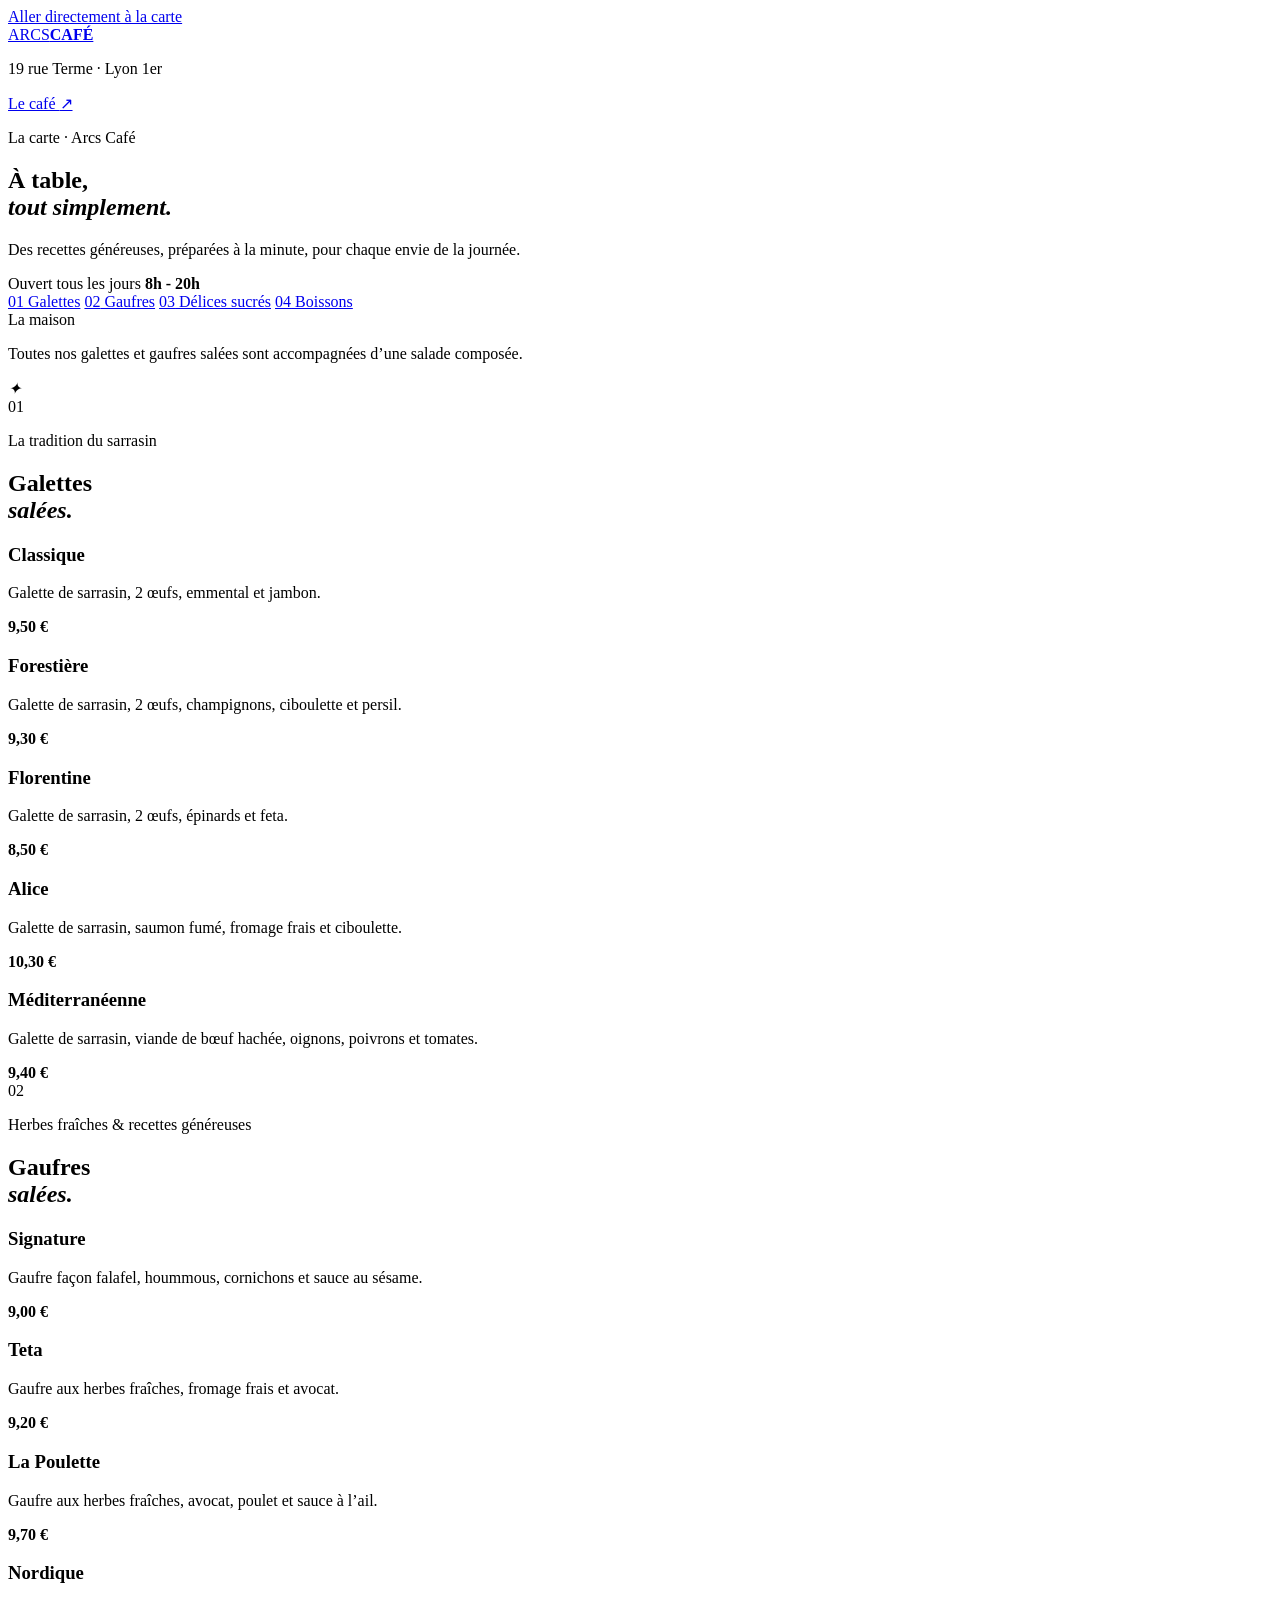
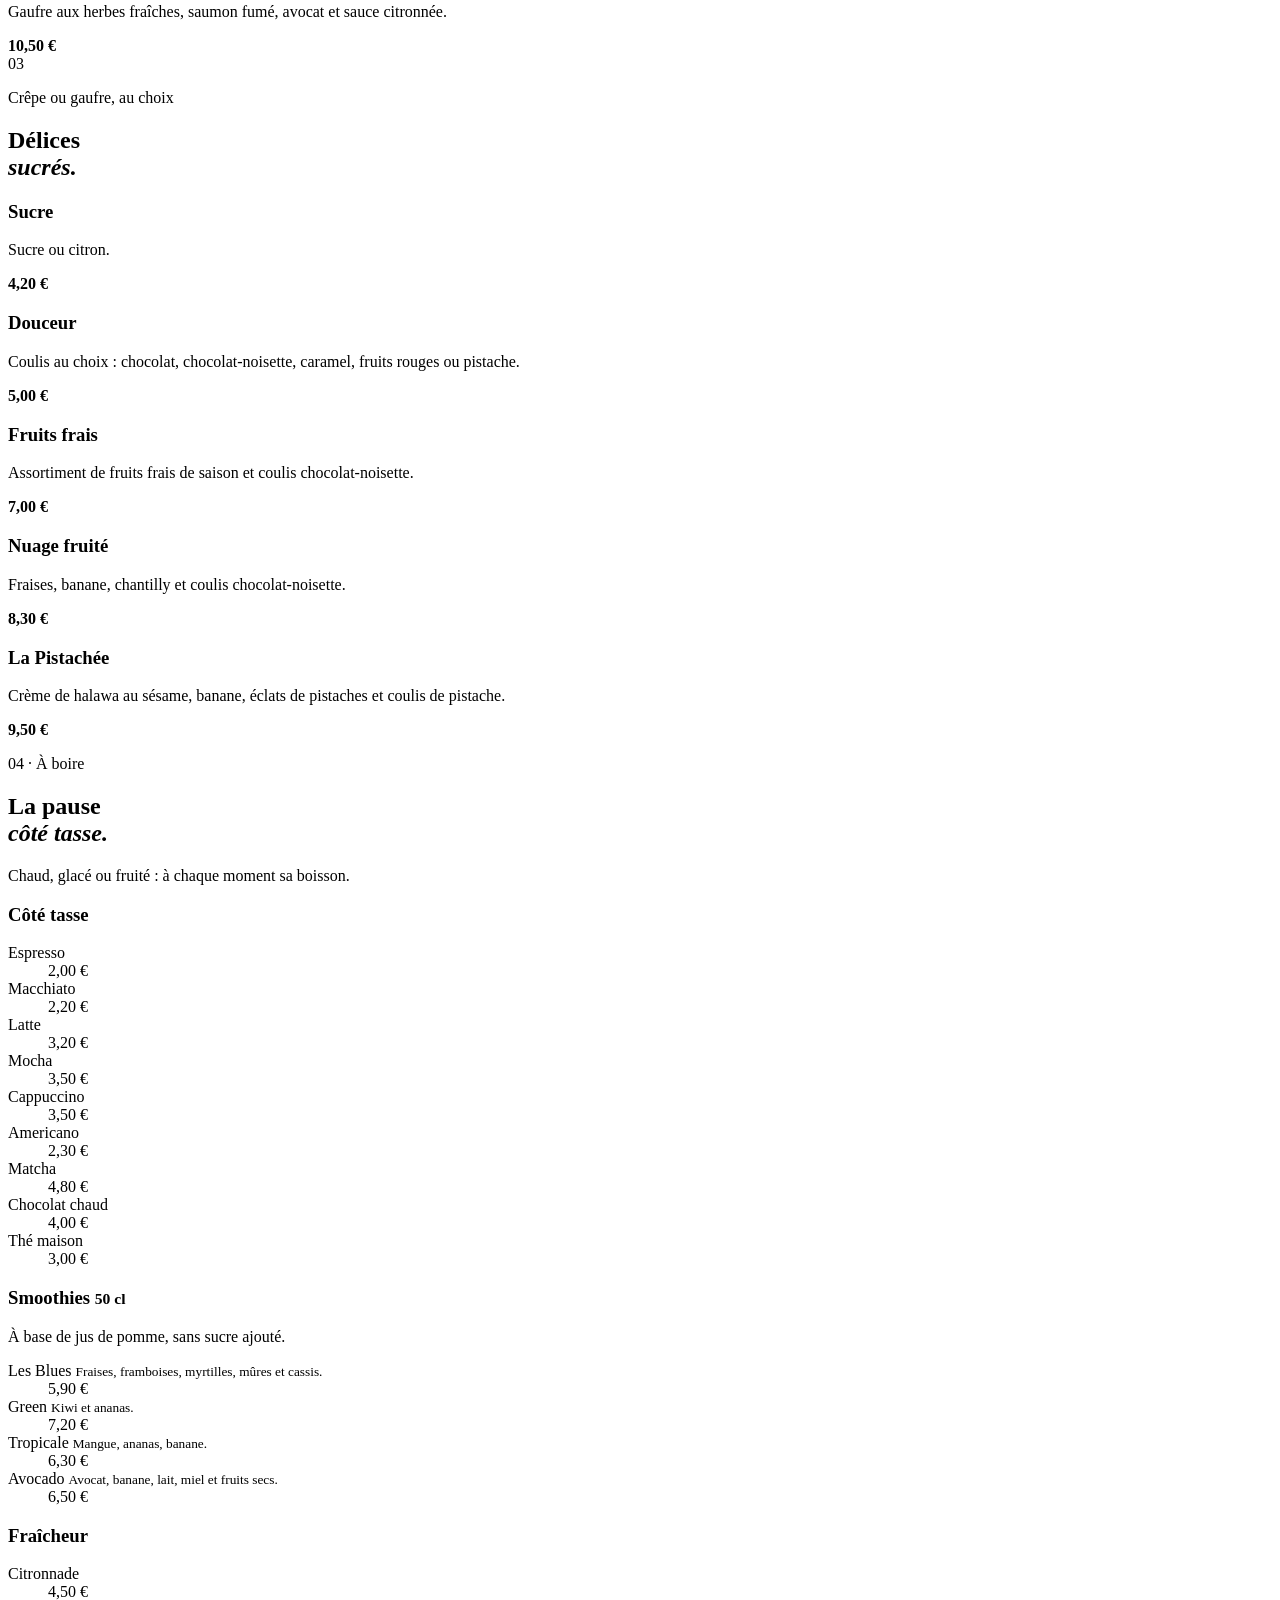
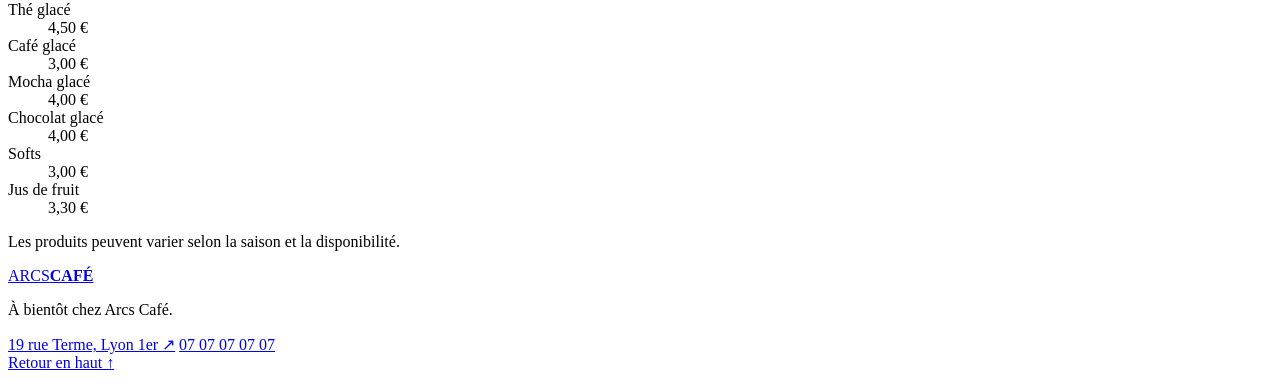
==== menu.html @ b9fcd444 "Add files via upload" ====
<!doctype html>
<html lang="fr">
  <head>
    <meta charset="UTF-8" />
    <meta name="viewport" content="width=device-width, initial-scale=1" />
    <meta
      name="description"
      content="La carte d’Arcs Café à Lyon 1er : galettes de sarrasin, gaufres salées, délices sucrés, cafés, smoothies et boissons maison."
    />
    <meta name="theme-color" content="#102f25" />
    <title>La carte | Arcs Café</title>
    <link rel="preconnect" href="https://fonts.googleapis.com" />
    <link rel="preconnect" href="https://fonts.gstatic.com" crossorigin />
    <link
      href="https://fonts.googleapis.com/css2?family=Bodoni+Moda:opsz,ital,wght@6..96,400;6..96,500;6..96,600;6..96,700;6..96,400i;6..96,500i&amp;family=DM+Sans:opsz,wght@9..40,400;9..40,500;9..40,600;9..40,700&amp;display=swap"
      rel="stylesheet"
    />
    <link rel="stylesheet" href="css/menu.css" />
  </head>
  <body>
    <a class="menu-skip-link" href="#contenu-menu">Aller directement à la carte</a>

    <header class="menu-header">
      <a class="menu-logo" href="index.html" aria-label="Arcs Café, accueil">
        <span>ARCS</span><strong>CAFÉ</strong>
      </a>
      <p>19 rue Terme · Lyon 1er</p>
      <a class="menu-header__return" href="index.html">Le café <span>↗</span></a>
    </header>

    <main id="contenu-menu">
      <section class="menu-masthead">
        <div class="menu-wrap">
          <p class="menu-kicker">La carte · Arcs Café</p>
          <div class="menu-masthead__content">
            <div>
              <h1>À table,<br /><em>tout simplement.</em></h1>
            </div>
            <div class="menu-masthead__aside">
              <p>
                Des recettes généreuses, préparées à la minute, pour chaque
                envie de la journée.
              </p>
              <div>
                <span>Ouvert tous les jours</span>
                <strong>8h - 20h</strong>
              </div>
            </div>
          </div>
        </div>
      </section>

      <nav class="menu-jump" aria-label="Aller à une catégorie de la carte">
        <div class="menu-jump__inner">
          <a href="#galettes"><span>01</span> Galettes</a>
          <a href="#gaufres"><span>02</span> Gaufres</a>
          <a href="#delices"><span>03</span> Délices sucrés</a>
          <a href="#boissons"><span>04</span> Boissons</a>
        </div>
      </nav>

      <div class="menu-wrap menu-content">
        <aside class="menu-notice" aria-label="Information sur les accompagnements">
          <span>La maison</span>
          <p>Toutes nos galettes et gaufres salées sont accompagnées d’une salade composée.</p>
          <i aria-hidden="true">✦</i>
        </aside>

        <section class="menu-section menu-section--galettes" id="galettes">
          <header class="menu-section__heading">
            <span class="menu-section__number">01</span>
            <div>
              <p>La tradition du sarrasin</p>
              <h2>Galettes<br /><em>salées.</em></h2>
            </div>
          </header>
          <div class="menu-section__items">
            <article class="menu-item">
              <div><h3>Classique</h3><p>Galette de sarrasin, 2 œufs, emmental et jambon.</p></div><b>9,50 €</b>
            </article>
            <article class="menu-item">
              <div><h3>Forestière</h3><p>Galette de sarrasin, 2 œufs, champignons, ciboulette et persil.</p></div><b>9,30 €</b>
            </article>
            <article class="menu-item">
              <div><h3>Florentine</h3><p>Galette de sarrasin, 2 œufs, épinards et feta.</p></div><b>8,50 €</b>
            </article>
            <article class="menu-item">
              <div><h3>Alice</h3><p>Galette de sarrasin, saumon fumé, fromage frais et ciboulette.</p></div><b>10,30 €</b>
            </article>
            <article class="menu-item">
              <div><h3>Méditerranéenne</h3><p>Galette de sarrasin, viande de bœuf hachée, oignons, poivrons et tomates.</p></div><b>9,40 €</b>
            </article>
          </div>
        </section>

        <section class="menu-section menu-section--gaufres" id="gaufres">
          <header class="menu-section__heading">
            <span class="menu-section__number">02</span>
            <div>
              <p>Herbes fraîches &amp; recettes généreuses</p>
              <h2>Gaufres<br /><em>salées.</em></h2>
            </div>
          </header>
          <div class="menu-section__items">
            <article class="menu-item">
              <div><h3>Signature</h3><p>Gaufre façon falafel, hoummous, cornichons et sauce au sésame.</p></div><b>9,00 €</b>
            </article>
            <article class="menu-item">
              <div><h3>Teta</h3><p>Gaufre aux herbes fraîches, fromage frais et avocat.</p></div><b>9,20 €</b>
            </article>
            <article class="menu-item">
              <div><h3>La Poulette</h3><p>Gaufre aux herbes fraîches, avocat, poulet et sauce à l’ail.</p></div><b>9,70 €</b>
            </article>
            <article class="menu-item">
              <div><h3>Nordique</h3><p>Gaufre aux herbes fraîches, saumon fumé, avocat et sauce citronnée.</p></div><b>10,50 €</b>
            </article>
          </div>
        </section>

        <section class="menu-section menu-section--delices" id="delices">
          <header class="menu-section__heading">
            <span class="menu-section__number">03</span>
            <div>
              <p>Crêpe ou gaufre, au choix</p>
              <h2>Délices<br /><em>sucrés.</em></h2>
            </div>
          </header>
          <div class="menu-section__items">
            <article class="menu-item">
              <div><h3>Sucre</h3><p>Sucre ou citron.</p></div><b>4,20 €</b>
            </article>
            <article class="menu-item">
              <div><h3>Douceur</h3><p>Coulis au choix : chocolat, chocolat-noisette, caramel, fruits rouges ou pistache.</p></div><b>5,00 €</b>
            </article>
            <article class="menu-item">
              <div><h3>Fruits frais</h3><p>Assortiment de fruits frais de saison et coulis chocolat-noisette.</p></div><b>7,00 €</b>
            </article>
            <article class="menu-item">
              <div><h3>Nuage fruité</h3><p>Fraises, banane, chantilly et coulis chocolat-noisette.</p></div><b>8,30 €</b>
            </article>
            <article class="menu-item">
              <div><h3>La Pistachée</h3><p>Crème de halawa au sésame, banane, éclats de pistaches et coulis de pistache.</p></div><b>9,50 €</b>
            </article>
          </div>
        </section>

        <section class="beverages" id="boissons">
          <header class="beverages__heading">
            <div>
              <p>04 · À boire</p>
              <h2>La pause<br /><em>côté tasse.</em></h2>
            </div>
            <p>Chaud, glacé ou fruité : à chaque moment sa boisson.</p>
          </header>
          <div class="beverages__grid">
            <section class="beverage-list">
              <h3>Côté tasse</h3>
              <dl>
                <div><dt>Espresso</dt><dd>2,00 €</dd></div>
                <div><dt>Macchiato</dt><dd>2,20 €</dd></div>
                <div><dt>Latte</dt><dd>3,20 €</dd></div>
                <div><dt>Mocha</dt><dd>3,50 €</dd></div>
                <div><dt>Cappuccino</dt><dd>3,50 €</dd></div>
                <div><dt>Americano</dt><dd>2,30 €</dd></div>
                <div><dt>Matcha</dt><dd>4,80 €</dd></div>
                <div><dt>Chocolat chaud</dt><dd>4,00 €</dd></div>
                <div><dt>Thé maison</dt><dd>3,00 €</dd></div>
              </dl>
            </section>
            <section class="beverage-list beverage-list--smoothies">
              <h3>Smoothies <small>50 cl</small></h3>
              <p class="beverage-list__note">À base de jus de pomme, sans sucre ajouté.</p>
              <dl>
                <div><dt>Les Blues <small>Fraises, framboises, myrtilles, mûres et cassis.</small></dt><dd>5,90 €</dd></div>
                <div><dt>Green <small>Kiwi et ananas.</small></dt><dd>7,20 €</dd></div>
                <div><dt>Tropicale <small>Mangue, ananas, banane.</small></dt><dd>6,30 €</dd></div>
                <div><dt>Avocado <small>Avocat, banane, lait, miel et fruits secs.</small></dt><dd>6,50 €</dd></div>
              </dl>
            </section>
            <section class="beverage-list">
              <h3>Fraîcheur</h3>
              <dl>
                <div><dt>Citronnade</dt><dd>4,50 €</dd></div>
                <div><dt>Thé glacé</dt><dd>4,50 €</dd></div>
                <div><dt>Café glacé</dt><dd>3,00 €</dd></div>
                <div><dt>Mocha glacé</dt><dd>4,00 €</dd></div>
                <div><dt>Chocolat glacé</dt><dd>4,00 €</dd></div>
                <div><dt>Softs</dt><dd>3,00 €</dd></div>
                <div><dt>Jus de fruit</dt><dd>3,30 €</dd></div>
              </dl>
            </section>
          </div>
        </section>

        <p class="menu-season-note">Les produits peuvent varier selon la saison et la disponibilité.</p>
      </div>
    </main>

    <footer class="menu-footer">
      <div class="menu-footer__brand">
        <a class="menu-logo" href="index.html"><span>ARCS</span><strong>CAFÉ</strong></a>
        <p>À bientôt chez Arcs Café.</p>
      </div>
      <div class="menu-footer__contact">
        <a href="https://www.google.com/maps/search/?api=1&amp;query=19+Rue+Terme+69001+Lyon" target="_blank" rel="noreferrer">19 rue Terme, Lyon 1er <span>↗</span></a>
        <a href="tel:+33707070707">07 07 07 07 07</a>
      </div>
      <a class="menu-footer__top" href="#contenu-menu">Retour en haut ↑</a>
    </footer>
  </body>
</html>
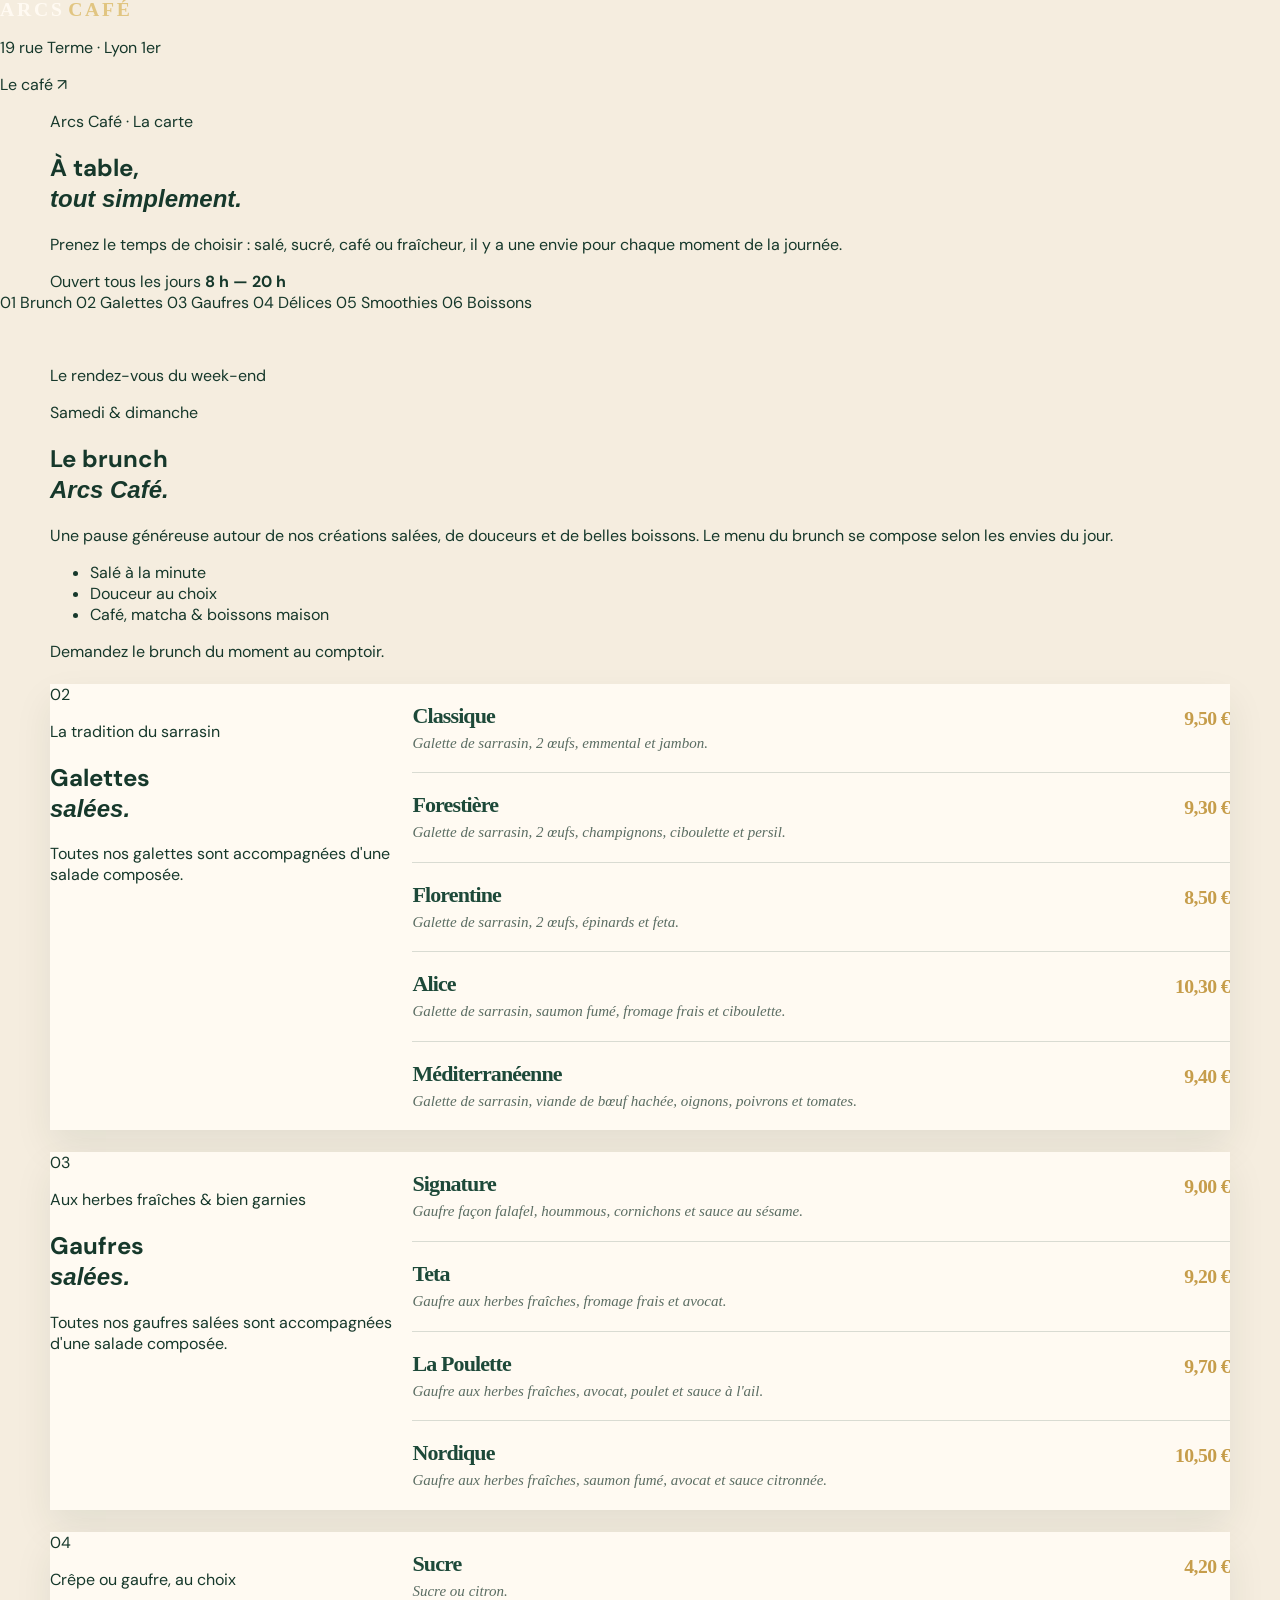
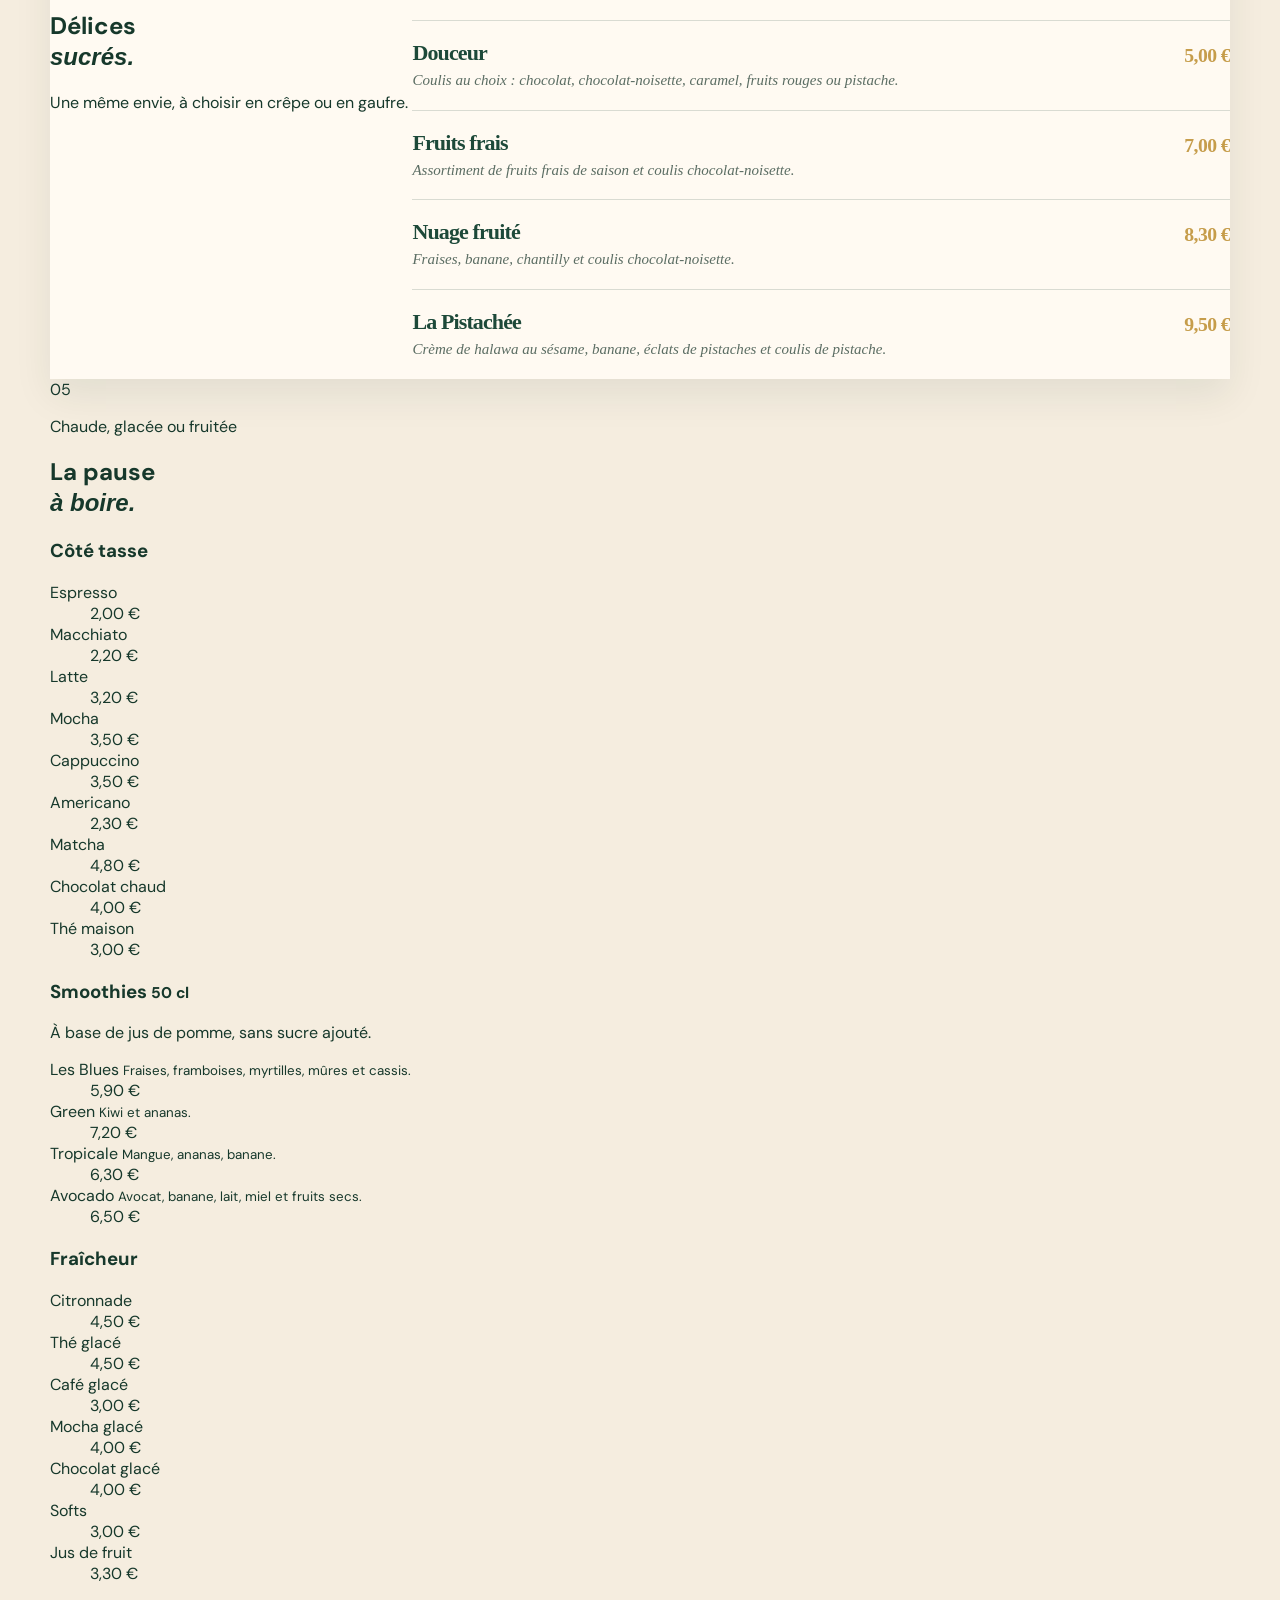
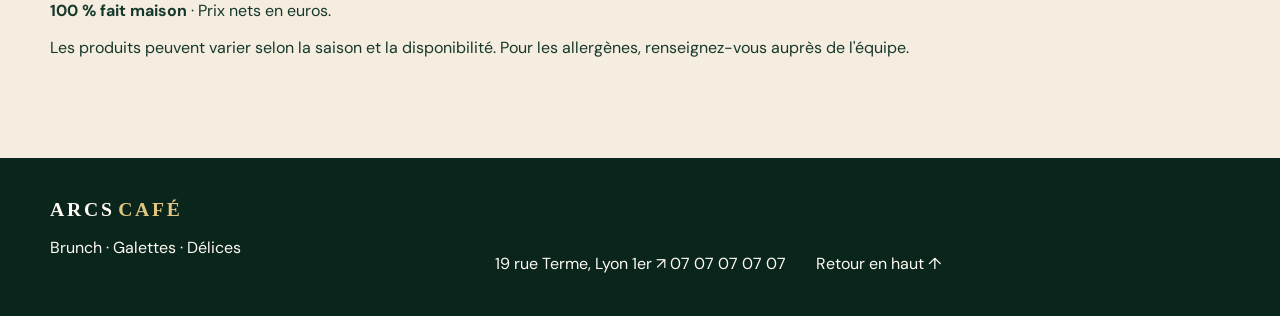
==== commit b50c740e: "Add files via upload" ====
--- a/menu.html
+++ b/menu.html
@@ -5,10 +5,16 @@
     <meta name="viewport" content="width=device-width, initial-scale=1" />
     <meta
       name="description"
-      content="La carte d’Arcs Café à Lyon 1er : galettes de sarrasin, gaufres salées, délices sucrés, cafés, smoothies et boissons maison."
+      content="La carte Arcs Café à Lyon 1er : brunch le week-end, galettes, gaufres salées, délices sucrés, smoothies et boissons maison."
     />
-    <meta name="theme-color" content="#102f25" />
+    <meta name="theme-color" content="#163e31" />
+    <meta name="color-scheme" content="light" />
     <title>La carte | Arcs Café</title>
+    <link
+      rel="icon"
+      type="image/svg+xml"
+      href="data:image/svg+xml,%3Csvg xmlns='http://www.w3.org/2000/svg' viewBox='0 0 64 64'%3E%3Crect width='64' height='64' rx='16' fill='%23163e31'/%3E%3Cpath d='M14 48V31a18 18 0 0 1 36 0v17M23 48V32a9 9 0 0 1 18 0v16' fill='none' stroke='%23d5ae5a' stroke-width='4' stroke-linecap='round'/%3E%3C/svg%3E"
+    />
     <link rel="preconnect" href="https://fonts.googleapis.com" />
     <link rel="preconnect" href="https://fonts.gstatic.com" crossorigin />
     <link
@@ -18,63 +24,77 @@
     <link rel="stylesheet" href="css/menu.css" />
   </head>
   <body>
-    <a class="menu-skip-link" href="#contenu-menu">Aller directement à la carte</a>
-
-    <header class="menu-header">
+    <a class="menu-skip-link" href="#carte">Aller directement à la carte</a>
+
+    <header class="menu-top">
       <a class="menu-logo" href="index.html" aria-label="Arcs Café, accueil">
         <span>ARCS</span><strong>CAFÉ</strong>
       </a>
       <p>19 rue Terme · Lyon 1er</p>
-      <a class="menu-header__return" href="index.html">Le café <span>↗</span></a>
+      <a class="menu-home" href="index.html">Le café <span aria-hidden="true">↗</span></a>
     </header>
 
-    <main id="contenu-menu">
-      <section class="menu-masthead">
-        <div class="menu-wrap">
-          <p class="menu-kicker">La carte · Arcs Café</p>
-          <div class="menu-masthead__content">
-            <div>
-              <h1>À table,<br /><em>tout simplement.</em></h1>
-            </div>
-            <div class="menu-masthead__aside">
-              <p>
-                Des recettes généreuses, préparées à la minute, pour chaque
-                envie de la journée.
-              </p>
-              <div>
-                <span>Ouvert tous les jours</span>
-                <strong>8h - 20h</strong>
-              </div>
+    <main id="carte">
+      <section class="menu-intro" aria-labelledby="menu-title">
+        <div class="menu-wrap menu-intro__inner">
+          <div>
+            <p class="menu-eyebrow">Arcs Café · La carte</p>
+            <h1 id="menu-title">À table,<br /><em>tout simplement.</em></h1>
+          </div>
+          <div class="menu-intro__aside">
+            <p>
+              Prenez le temps de choisir : salé, sucré, café ou fraîcheur, il
+              y a une envie pour chaque moment de la journée.
+            </p>
+            <div class="menu-intro__status">
+              <span>Ouvert tous les jours</span>
+              <strong>8 h — 20 h</strong>
             </div>
           </div>
         </div>
       </section>
 
-      <nav class="menu-jump" aria-label="Aller à une catégorie de la carte">
-        <div class="menu-jump__inner">
-          <a href="#galettes"><span>01</span> Galettes</a>
-          <a href="#gaufres"><span>02</span> Gaufres</a>
-          <a href="#delices"><span>03</span> Délices sucrés</a>
-          <a href="#boissons"><span>04</span> Boissons</a>
+      <nav class="menu-tabs" aria-label="Aller à une rubrique de la carte">
+        <div class="menu-tabs__inner">
+          <a href="#brunch"><span>01</span> Brunch</a>
+          <a href="#galettes"><span>02</span> Galettes</a>
+          <a href="#gaufres"><span>03</span> Gaufres</a>
+          <a href="#delices"><span>04</span> Délices</a>
+          <a href="#smoothies"><span>05</span> Smoothies</a>
+          <a href="#boissons"><span>06</span> Boissons</a>
         </div>
       </nav>
 
       <div class="menu-wrap menu-content">
-        <aside class="menu-notice" aria-label="Information sur les accompagnements">
-          <span>La maison</span>
-          <p>Toutes nos galettes et gaufres salées sont accompagnées d’une salade composée.</p>
-          <i aria-hidden="true">✦</i>
-        </aside>
-
-        <section class="menu-section menu-section--galettes" id="galettes">
-          <header class="menu-section__heading">
-            <span class="menu-section__number">01</span>
+        <section class="brunch-panel" id="brunch" aria-labelledby="brunch-title">
+          <div class="brunch-panel__label">Le rendez-vous du week-end</div>
+          <div class="brunch-panel__main">
+            <p>Samedi &amp; dimanche</p>
+            <h2 id="brunch-title">Le brunch<br /><em>Arcs Café.</em></h2>
+            <p class="brunch-panel__text">
+              Une pause généreuse autour de nos créations salées, de douceurs
+              et de belles boissons. Le menu du brunch se compose selon les
+              envies du jour.
+            </p>
+          </div>
+          <ul class="brunch-panel__list" aria-label="L'esprit du brunch">
+            <li>Salé à la minute</li>
+            <li>Douceur au choix</li>
+            <li>Café, matcha &amp; boissons maison</li>
+          </ul>
+          <p class="brunch-panel__note">Demandez le brunch du moment au comptoir.</p>
+        </section>
+
+        <section class="menu-section" id="galettes" aria-labelledby="galettes-title">
+          <header class="menu-section__head">
+            <span class="section-no">02</span>
             <div>
               <p>La tradition du sarrasin</p>
-              <h2>Galettes<br /><em>salées.</em></h2>
-            </div>
-          </header>
-          <div class="menu-section__items">
+              <h2 id="galettes-title">Galettes<br /><em>salées.</em></h2>
+            </div>
+            <aside>Toutes nos galettes sont accompagnées d'une salade composée.</aside>
+          </header>
+          <div class="menu-items">
             <article class="menu-item">
               <div><h3>Classique</h3><p>Galette de sarrasin, 2 œufs, emmental et jambon.</p></div><b>9,50 €</b>
             </article>
@@ -93,15 +113,16 @@
           </div>
         </section>
 
-        <section class="menu-section menu-section--gaufres" id="gaufres">
-          <header class="menu-section__heading">
-            <span class="menu-section__number">02</span>
-            <div>
-              <p>Herbes fraîches &amp; recettes généreuses</p>
-              <h2>Gaufres<br /><em>salées.</em></h2>
-            </div>
-          </header>
-          <div class="menu-section__items">
+        <section class="menu-section menu-section--green" id="gaufres" aria-labelledby="gaufres-title">
+          <header class="menu-section__head">
+            <span class="section-no">03</span>
+            <div>
+              <p>Aux herbes fraîches &amp; bien garnies</p>
+              <h2 id="gaufres-title">Gaufres<br /><em>salées.</em></h2>
+            </div>
+            <aside>Toutes nos gaufres salées sont accompagnées d'une salade composée.</aside>
+          </header>
+          <div class="menu-items">
             <article class="menu-item">
               <div><h3>Signature</h3><p>Gaufre façon falafel, hoummous, cornichons et sauce au sésame.</p></div><b>9,00 €</b>
             </article>
@@ -109,7 +130,7 @@
               <div><h3>Teta</h3><p>Gaufre aux herbes fraîches, fromage frais et avocat.</p></div><b>9,20 €</b>
             </article>
             <article class="menu-item">
-              <div><h3>La Poulette</h3><p>Gaufre aux herbes fraîches, avocat, poulet et sauce à l’ail.</p></div><b>9,70 €</b>
+              <div><h3>La Poulette</h3><p>Gaufre aux herbes fraîches, avocat, poulet et sauce à l'ail.</p></div><b>9,70 €</b>
             </article>
             <article class="menu-item">
               <div><h3>Nordique</h3><p>Gaufre aux herbes fraîches, saumon fumé, avocat et sauce citronnée.</p></div><b>10,50 €</b>
@@ -117,15 +138,16 @@
           </div>
         </section>
 
-        <section class="menu-section menu-section--delices" id="delices">
-          <header class="menu-section__heading">
-            <span class="menu-section__number">03</span>
+        <section class="menu-section menu-section--sweet" id="delices" aria-labelledby="delices-title">
+          <header class="menu-section__head">
+            <span class="section-no">04</span>
             <div>
               <p>Crêpe ou gaufre, au choix</p>
-              <h2>Délices<br /><em>sucrés.</em></h2>
-            </div>
-          </header>
-          <div class="menu-section__items">
+              <h2 id="delices-title">Délices<br /><em>sucrés.</em></h2>
+            </div>
+            <aside>Une même envie, à choisir en crêpe ou en gaufre.</aside>
+          </header>
+          <div class="menu-items">
             <article class="menu-item">
               <div><h3>Sucre</h3><p>Sucre ou citron.</p></div><b>4,20 €</b>
             </article>
@@ -144,17 +166,18 @@
           </div>
         </section>
 
-        <section class="beverages" id="boissons">
-          <header class="beverages__heading">
-            <div>
-              <p>04 · À boire</p>
-              <h2>La pause<br /><em>côté tasse.</em></h2>
-            </div>
-            <p>Chaud, glacé ou fruité : à chaque moment sa boisson.</p>
-          </header>
-          <div class="beverages__grid">
-            <section class="beverage-list">
-              <h3>Côté tasse</h3>
+        <section class="drinks" id="boissons" aria-labelledby="boissons-title">
+          <header class="drinks__head">
+            <span class="section-no">05</span>
+            <div>
+              <p>Chaude, glacée ou fruitée</p>
+              <h2 id="boissons-title">La pause<br /><em>à boire.</em></h2>
+            </div>
+          </header>
+
+          <div class="drink-groups">
+            <section class="drink-group" aria-labelledby="tasse-title">
+              <h3 id="tasse-title">Côté tasse</h3>
               <dl>
                 <div><dt>Espresso</dt><dd>2,00 €</dd></div>
                 <div><dt>Macchiato</dt><dd>2,20 €</dd></div>
@@ -167,9 +190,10 @@
                 <div><dt>Thé maison</dt><dd>3,00 €</dd></div>
               </dl>
             </section>
-            <section class="beverage-list beverage-list--smoothies">
-              <h3>Smoothies <small>50 cl</small></h3>
-              <p class="beverage-list__note">À base de jus de pomme, sans sucre ajouté.</p>
+
+            <section class="drink-group drink-group--smoothies" id="smoothies" aria-labelledby="smoothies-title">
+              <h3 id="smoothies-title">Smoothies <small>50 cl</small></h3>
+              <p>À base de jus de pomme, sans sucre ajouté.</p>
               <dl>
                 <div><dt>Les Blues <small>Fraises, framboises, myrtilles, mûres et cassis.</small></dt><dd>5,90 €</dd></div>
                 <div><dt>Green <small>Kiwi et ananas.</small></dt><dd>7,20 €</dd></div>
@@ -177,8 +201,9 @@
                 <div><dt>Avocado <small>Avocat, banane, lait, miel et fruits secs.</small></dt><dd>6,50 €</dd></div>
               </dl>
             </section>
-            <section class="beverage-list">
-              <h3>Fraîcheur</h3>
+
+            <section class="drink-group" aria-labelledby="fraicheur-title">
+              <h3 id="fraicheur-title">Fraîcheur</h3>
               <dl>
                 <div><dt>Citronnade</dt><dd>4,50 €</dd></div>
                 <div><dt>Thé glacé</dt><dd>4,50 €</dd></div>
@@ -192,20 +217,23 @@
           </div>
         </section>
 
-        <p class="menu-season-note">Les produits peuvent varier selon la saison et la disponibilité.</p>
+        <aside class="menu-bottom-note">
+          <p><strong>100 % fait maison</strong> · Prix nets en euros.</p>
+          <p>Les produits peuvent varier selon la saison et la disponibilité. Pour les allergènes, renseignez-vous auprès de l'équipe.</p>
+        </aside>
       </div>
     </main>
 
     <footer class="menu-footer">
-      <div class="menu-footer__brand">
+      <div>
         <a class="menu-logo" href="index.html"><span>ARCS</span><strong>CAFÉ</strong></a>
-        <p>À bientôt chez Arcs Café.</p>
+        <p>Brunch · Galettes · Délices</p>
       </div>
-      <div class="menu-footer__contact">
-        <a href="https://www.google.com/maps/search/?api=1&amp;query=19+Rue+Terme+69001+Lyon" target="_blank" rel="noreferrer">19 rue Terme, Lyon 1er <span>↗</span></a>
+      <div class="menu-footer__links">
+        <a href="https://www.google.com/maps/search/?api=1&amp;query=19+Rue+Terme+69001+Lyon" target="_blank" rel="noreferrer">19 rue Terme, Lyon 1er <span aria-hidden="true">↗</span></a>
         <a href="tel:+33707070707">07 07 07 07 07</a>
       </div>
-      <a class="menu-footer__top" href="#contenu-menu">Retour en haut ↑</a>
+      <a class="menu-top-link" href="#carte">Retour en haut <span aria-hidden="true">↑</span></a>
     </footer>
   </body>
 </html>
--- a/css/menu.css
+++ b/css/menu.css
@@ -0,0 +1,915 @@
+:root {
+  --menu-green: #1d4939;
+  --menu-deep: #102f25;
+  --menu-ink: #16382b;
+  --menu-gold: #c69d4b;
+  --menu-gold-light: #e1c581;
+  --menu-cream: #f5eddf;
+  --menu-paper: #fffaf2;
+  --menu-sand: #e9dbc2;
+  --menu-muted: #5b6d63;
+  --menu-line: rgba(22, 56, 43, 0.16);
+  --menu-serf: "Bodoni Moda", Didot, "Bodoni 72", Georgia, serif;
+  --menu-sans: "DM Sans", Arial, sans-serif;
+}
+
+* {
+  box-sizing: border-box;
+}
+
+html {
+  scroll-behavior: smooth;
+}
+
+body {
+  min-width: 320px;
+  margin: 0;
+  overflow-x: hidden;
+  background: var(--menu-cream);
+  color: var(--menu-ink);
+  font-family: var(--menu-sans);
+}
+
+a {
+  color: inherit;
+  text-decoration: none;
+}
+
+.menu-skip-link {
+  position: fixed;
+  z-index: 100;
+  top: 12px;
+  left: 12px;
+  padding: 12px 15px;
+  background: var(--menu-paper);
+  color: var(--menu-deep);
+  transform: translateY(-180%);
+}
+
+.menu-skip-link:focus {
+  transform: translateY(0);
+}
+
+.menu-wrap {
+  width: min(100% - 64px, 1180px);
+  margin: auto;
+}
+
+.menu-header {
+  display: grid;
+  grid-template-columns: 1fr auto 1fr;
+  align-items: center;
+  min-height: 77px;
+  padding: 0 max(32px, calc((100vw - 1180px) / 2));
+  border-bottom: 1px solid rgba(255, 250, 242, 0.18);
+  background: var(--menu-deep);
+  color: var(--menu-paper);
+}
+
+.menu-logo {
+  display: inline-flex;
+  align-items: baseline;
+  width: max-content;
+  color: var(--menu-paper);
+  font-family: var(--menu-serf);
+  font-size: 1.23rem;
+  font-weight: 600;
+  letter-spacing: 0.14em;
+  line-height: 1;
+}
+
+.menu-logo strong {
+  margin-left: 0.18em;
+  color: var(--menu-gold-light);
+  font-weight: 600;
+}
+
+.menu-header p,
+.menu-header__return {
+  margin: 0;
+  color: rgba(255, 250, 242, 0.78);
+  font-size: 0.62rem;
+  font-weight: 700;
+  letter-spacing: 0.13em;
+  text-transform: uppercase;
+}
+
+.menu-header__return {
+  justify-self: end;
+  padding: 10px 0;
+  border-bottom: 1px solid transparent;
+  transition: border-color 160ms ease, color 160ms ease;
+}
+
+.menu-header__return span {
+  margin-left: 8px;
+  color: var(--menu-gold-light);
+  font-size: 0.95rem;
+}
+
+.menu-header__return:hover,
+.menu-header__return:focus-visible {
+  border-bottom-color: var(--menu-gold-light);
+  color: var(--menu-paper);
+  outline: 0;
+}
+
+.menu-masthead {
+  position: relative;
+  overflow: hidden;
+  padding: 84px 0 93px;
+  background:
+    radial-gradient(circle at 82% 13%, rgba(113, 164, 125, 0.38), transparent 20%),
+    var(--menu-deep);
+  color: var(--menu-paper);
+  isolation: isolate;
+}
+
+.menu-masthead::before,
+.menu-masthead::after {
+  position: absolute;
+  z-index: -1;
+  border: 1px solid rgba(225, 197, 129, 0.32);
+  border-radius: 48% 48% 0 0;
+  content: "";
+}
+
+.menu-masthead::before {
+  right: max(-110px, calc((100vw - 1180px) / 2 - 200px));
+  bottom: -238px;
+  width: min(46vw, 575px);
+  height: min(64vw, 760px);
+}
+
+.menu-masthead::after {
+  top: -183px;
+  left: max(-150px, calc((100vw - 1180px) / 2 - 180px));
+  width: min(25vw, 320px);
+  height: min(39vw, 470px);
+  opacity: 0.52;
+}
+
+.menu-kicker,
+.menu-section__heading > div > p,
+.beverages__heading > div > p {
+  margin: 0;
+  color: var(--menu-gold-light);
+  font-size: 0.61rem;
+  font-weight: 700;
+  letter-spacing: 0.19em;
+  line-height: 1.3;
+  text-transform: uppercase;
+}
+
+.menu-masthead__content {
+  display: grid;
+  grid-template-columns: minmax(0, 1fr) minmax(280px, 0.36fr);
+  align-items: end;
+  gap: 85px;
+  margin-top: 27px;
+}
+
+.menu-masthead h1 {
+  margin: 0;
+  font-family: var(--menu-serf);
+  font-size: clamp(4.2rem, 8vw, 7.75rem);
+  font-weight: 500;
+  letter-spacing: -0.085em;
+  line-height: 0.82;
+}
+
+.menu-masthead h1 em {
+  color: var(--menu-gold-light);
+  font-style: italic;
+}
+
+.menu-masthead__aside {
+  padding: 6px 0 5px 27px;
+  border-left: 1px solid rgba(255, 250, 242, 0.35);
+}
+
+.menu-masthead__aside > p {
+  margin: 0;
+  color: rgba(255, 250, 242, 0.78);
+  font-family: var(--menu-serf);
+  font-size: 1.07rem;
+  line-height: 1.48;
+}
+
+.menu-masthead__aside > div {
+  display: flex;
+  align-items: baseline;
+  gap: 13px;
+  margin-top: 23px;
+}
+
+.menu-masthead__aside span {
+  color: var(--menu-gold-light);
+  font-size: 0.56rem;
+  font-weight: 700;
+  letter-spacing: 0.13em;
+  text-transform: uppercase;
+}
+
+.menu-masthead__aside strong {
+  color: var(--menu-paper);
+  font-family: var(--menu-serf);
+  font-size: 1.17rem;
+  font-weight: 500;
+}
+
+.menu-jump {
+  position: sticky;
+  z-index: 20;
+  top: 0;
+  border-bottom: 1px solid rgba(22, 56, 43, 0.15);
+  background: rgba(245, 237, 223, 0.96);
+  box-shadow: 0 8px 19px rgba(16, 47, 37, 0.04);
+  backdrop-filter: blur(10px);
+}
+
+.menu-jump__inner {
+  display: flex;
+  width: min(100% - 64px, 1180px);
+  margin: auto;
+}
+
+.menu-jump a {
+  display: flex;
+  align-items: center;
+  min-height: 62px;
+  padding: 0 clamp(15px, 2.7vw, 36px);
+  border-right: 1px solid var(--menu-line);
+  color: var(--menu-ink);
+  font-size: 0.63rem;
+  font-weight: 700;
+  letter-spacing: 0.1em;
+  text-transform: uppercase;
+  transition: background 150ms ease, color 150ms ease;
+}
+
+.menu-jump a:first-child {
+  border-left: 1px solid var(--menu-line);
+}
+
+.menu-jump a span {
+  margin-right: 9px;
+  color: var(--menu-gold);
+  font-family: var(--menu-serf);
+  font-size: 1rem;
+}
+
+.menu-jump a:hover,
+.menu-jump a:focus-visible {
+  background: var(--menu-deep);
+  color: var(--menu-paper);
+  outline: 0;
+}
+
+.menu-content {
+  padding: 52px 0 84px;
+}
+
+.menu-notice {
+  display: grid;
+  grid-template-columns: 150px minmax(0, 1fr) 32px;
+  align-items: center;
+  gap: 28px;
+  margin-bottom: 22px;
+  padding: 21px 27px;
+  background: var(--menu-gold);
+  color: var(--menu-deep);
+}
+
+.menu-notice span {
+  font-size: 0.59rem;
+  font-weight: 700;
+  letter-spacing: 0.17em;
+  text-transform: uppercase;
+}
+
+.menu-notice p {
+  margin: 0;
+  font-family: var(--menu-serf);
+  font-size: 1.1rem;
+  font-style: italic;
+  line-height: 1.22;
+}
+
+.menu-notice i {
+  color: var(--menu-paper);
+  font-size: 1.15rem;
+  font-style: normal;
+  text-align: right;
+}
+
+.menu-section {
+  display: grid;
+  grid-template-columns: minmax(270px, 0.43fr) minmax(0, 0.97fr);
+  margin-top: 22px;
+  overflow: hidden;
+  background: var(--menu-paper);
+  box-shadow: 0 17px 36px rgba(16, 47, 37, 0.08);
+  scroll-margin-top: 77px;
+}
+
+.menu-section__heading {
+  position: relative;
+  display: flex;
+  min-height: 100%;
+  flex-direction: column;
+  justify-content: flex-end;
+  padding: 46px 36px;
+  overflow: hidden;
+  background:
+    radial-gradient(circle at 15% 12%, rgba(255, 250, 242, 0.09), transparent 19%),
+    var(--menu-deep);
+  color: var(--menu-paper);
+}
+
+.menu-section__heading::after {
+  position: absolute;
+  top: -96px;
+  right: -67px;
+  width: 255px;
+  height: 330px;
+  border: 1px solid rgba(225, 197, 129, 0.45);
+  border-radius: 50% 50% 0 0;
+  content: "";
+}
+
+.menu-section__number {
+  position: absolute;
+  top: 29px;
+  left: 35px;
+  color: var(--menu-gold-light);
+  font-family: var(--menu-serf);
+  font-size: 1.25rem;
+}
+
+.menu-section__heading > div {
+  position: relative;
+  z-index: 1;
+}
+
+.menu-section__heading h2,
+.beverages__heading h2 {
+  margin: 16px 0 0;
+  font-family: var(--menu-serf);
+  font-size: clamp(3rem, 4.15vw, 4.8rem);
+  font-weight: 500;
+  letter-spacing: -0.08em;
+  line-height: 0.82;
+}
+
+.menu-section__heading h2 em,
+.beverages__heading h2 em {
+  color: var(--menu-gold-light);
+  font-style: italic;
+}
+
+.menu-section__items {
+  padding: 15px 36px;
+}
+
+.menu-item {
+  display: grid;
+  grid-template-columns: minmax(0, 1fr) auto;
+  gap: 23px;
+  align-items: start;
+  padding: 21px 0 19px;
+  border-bottom: 1px solid var(--menu-line);
+}
+
+.menu-item:last-child {
+  border-bottom: 0;
+}
+
+.menu-item h3 {
+  margin: 0;
+  color: var(--menu-green);
+  font-family: var(--menu-serf);
+  font-size: clamp(1.35rem, 1.72vw, 1.72rem);
+  font-weight: 600;
+  letter-spacing: -0.04em;
+  line-height: 1;
+}
+
+.menu-item p {
+  max-width: 545px;
+  margin: 7px 0 0;
+  color: var(--menu-muted);
+  font-family: var(--menu-serf);
+  font-size: 0.94rem;
+  font-style: italic;
+  line-height: 1.3;
+}
+
+.menu-item b {
+  padding-top: 2px;
+  color: var(--menu-gold);
+  font-family: var(--menu-serf);
+  font-size: 1.23rem;
+  font-weight: 600;
+  letter-spacing: -0.03em;
+  white-space: nowrap;
+}
+
+.menu-section--gaufres .menu-section__heading {
+  background:
+    radial-gradient(circle at 15% 12%, rgba(255, 250, 242, 0.1), transparent 19%),
+    #356650;
+}
+
+.menu-section--delices .menu-section__heading {
+  background:
+    radial-gradient(circle at 15% 12%, rgba(255, 250, 242, 0.31), transparent 19%),
+    var(--menu-sand);
+  color: var(--menu-deep);
+}
+
+.menu-section--delices .menu-section__heading::after {
+  border-color: rgba(16, 47, 37, 0.36);
+}
+
+.menu-section--delices .menu-section__number,
+.menu-section--delices .menu-section__heading > div > p,
+.menu-section--delices .menu-section__heading h2 em {
+  color: #947237;
+}
+
+.menu-section:target,
+.beverages:target {
+  animation: menu-target 850ms ease;
+}
+
+@keyframes menu-target {
+  0%, 100% { box-shadow: 0 17px 36px rgba(16, 47, 37, 0.08); }
+  45% { box-shadow: 0 0 0 4px var(--menu-gold), 0 22px 48px rgba(16, 47, 37, 0.16); }
+}
+
+.beverages {
+  margin-top: 22px;
+  padding: 48px 36px 30px;
+  overflow: hidden;
+  background:
+    radial-gradient(circle at 92% 6%, rgba(119, 169, 131, 0.32), transparent 22%),
+    var(--menu-deep);
+  color: var(--menu-paper);
+  box-shadow: 0 17px 36px rgba(16, 47, 37, 0.11);
+  scroll-margin-top: 77px;
+}
+
+.beverages__heading {
+  display: grid;
+  grid-template-columns: minmax(0, 1fr) minmax(260px, 0.39fr);
+  align-items: end;
+  gap: 65px;
+  padding-bottom: 39px;
+  border-bottom: 1px solid rgba(255, 250, 242, 0.28);
+}
+
+.beverages__heading > p {
+  max-width: 310px;
+  margin: 0 0 5px;
+  color: rgba(255, 250, 242, 0.72);
+  font-family: var(--menu-serf);
+  font-size: 1.04rem;
+  line-height: 1.42;
+}
+
+.beverages__grid {
+  display: grid;
+  grid-template-columns: repeat(3, minmax(0, 1fr));
+  gap: 26px;
+  padding-top: 28px;
+}
+
+.beverage-list {
+  min-width: 0;
+}
+
+.beverage-list h3 {
+  margin: 0;
+  padding-bottom: 14px;
+  border-bottom: 2px solid var(--menu-gold);
+  color: var(--menu-gold-light);
+  font-family: var(--menu-serf);
+  font-size: 1.53rem;
+  font-weight: 600;
+  letter-spacing: -0.04em;
+}
+
+.beverage-list h3 small {
+  color: rgba(255, 250, 242, 0.7);
+  font-family: var(--menu-sans);
+  font-size: 0.47em;
+  letter-spacing: 0.12em;
+  text-transform: uppercase;
+}
+
+.beverage-list__note {
+  min-height: 37px;
+  margin: 10px 0 0;
+  color: rgba(255, 250, 242, 0.68);
+  font-family: var(--menu-serf);
+  font-size: 0.8rem;
+  font-style: italic;
+  line-height: 1.22;
+}
+
+.beverage-list dl {
+  margin: 9px 0 0;
+}
+
+.beverage-list dl > div {
+  display: grid;
+  grid-template-columns: minmax(0, 1fr) auto;
+  gap: 12px;
+  padding: 10px 0;
+  border-bottom: 1px solid rgba(255, 250, 242, 0.14);
+}
+
+.beverage-list dl > div:last-child {
+  border-bottom: 0;
+}
+
+.beverage-list dt {
+  color: var(--menu-paper);
+  font-size: 0.72rem;
+  font-weight: 600;
+  letter-spacing: 0.065em;
+  line-height: 1.2;
+  text-transform: uppercase;
+}
+
+.beverage-list dt small {
+  display: block;
+  margin-top: 4px;
+  color: rgba(255, 250, 242, 0.65);
+  font-family: var(--menu-serf);
+  font-size: 0.93em;
+  font-style: italic;
+  font-weight: 400;
+  letter-spacing: 0;
+  line-height: 1.18;
+  text-transform: none;
+}
+
+.beverage-list dd {
+  margin: 0;
+  color: var(--menu-gold-light);
+  font-family: var(--menu-serf);
+  font-size: 1rem;
+  font-weight: 600;
+  white-space: nowrap;
+}
+
+.menu-season-note {
+  margin: 19px 0 0;
+  color: var(--menu-muted);
+  font-family: var(--menu-serf);
+  font-size: 0.89rem;
+  font-style: italic;
+  text-align: right;
+}
+
+.menu-footer {
+  display: grid;
+  grid-template-columns: 1fr auto 1fr;
+  align-items: end;
+  gap: 30px;
+  padding: 42px max(32px, calc((100vw - 1180px) / 2));
+  background: #0a251c;
+  color: var(--menu-paper);
+}
+
+.menu-footer__brand p {
+  margin: 12px 0 0;
+  color: rgba(255, 250, 242, 0.64);
+  font-family: var(--menu-serf);
+  font-size: 0.96rem;
+  font-style: italic;
+}
+
+.menu-footer__contact {
+  display: grid;
+  gap: 8px;
+  text-align: center;
+}
+
+.menu-footer__contact a,
+.menu-footer__top {
+  color: rgba(255, 250, 242, 0.78);
+  font-size: 0.61rem;
+  font-weight: 700;
+  letter-spacing: 0.11em;
+  text-transform: uppercase;
+}
+
+.menu-footer__contact a:first-child span,
+.menu-footer__top {
+  color: var(--menu-gold-light);
+}
+
+.menu-footer__top {
+  justify-self: end;
+  padding-bottom: 4px;
+  border-bottom: 1px solid transparent;
+  transition: border-color 160ms ease;
+}
+
+.menu-footer__contact a:hover,
+.menu-footer__contact a:focus-visible,
+.menu-footer__top:hover,
+.menu-footer__top:focus-visible {
+  border-bottom-color: var(--menu-gold-light);
+  outline: 0;
+}
+
+@media (max-width: 900px) {
+  .menu-wrap {
+    width: calc(100% - 48px);
+  }
+
+  .menu-masthead__content {
+    grid-template-columns: 1fr;
+    gap: 35px;
+  }
+
+  .menu-masthead__aside {
+    max-width: 490px;
+  }
+
+  .menu-jump__inner {
+    width: calc(100% - 48px);
+  }
+
+  .menu-jump a {
+    flex: 1 0 auto;
+  }
+
+  .menu-section {
+    grid-template-columns: minmax(230px, 0.42fr) minmax(0, 0.92fr);
+  }
+
+  .menu-section__heading {
+    padding: 38px 27px;
+  }
+
+  .menu-section__number {
+    top: 25px;
+    left: 27px;
+  }
+
+  .menu-section__items {
+    padding: 13px 25px;
+  }
+
+  .beverages {
+    padding: 41px 27px 24px;
+  }
+
+  .beverages__heading {
+    grid-template-columns: 1fr;
+    gap: 23px;
+  }
+
+  .beverages__grid {
+    grid-template-columns: 1fr 1fr;
+  }
+
+  .beverage-list:last-child {
+    grid-column: 1 / -1;
+  }
+
+  .menu-footer {
+    grid-template-columns: 1fr auto;
+  }
+
+  .menu-footer__contact {
+    text-align: right;
+  }
+
+  .menu-footer__top {
+    grid-column: 1 / -1;
+    justify-self: start;
+  }
+}
+
+@media (max-width: 620px) {
+  .menu-wrap {
+    width: calc(100% - 32px);
+  }
+
+  .menu-header {
+    grid-template-columns: 1fr auto;
+    min-height: 68px;
+    padding: 0 16px;
+  }
+
+  .menu-header p {
+    display: none;
+  }
+
+  .menu-logo {
+    font-size: 1.07rem;
+  }
+
+  .menu-header__return {
+    font-size: 0.56rem;
+  }
+
+  .menu-masthead {
+    padding: 56px 0 59px;
+  }
+
+  .menu-masthead::before {
+    right: -140px;
+    bottom: -162px;
+    width: 345px;
+    height: 440px;
+  }
+
+  .menu-masthead::after {
+    top: -152px;
+    left: -130px;
+    width: 250px;
+    height: 370px;
+  }
+
+  .menu-masthead__content {
+    gap: 28px;
+    margin-top: 20px;
+  }
+
+  .menu-masthead h1 {
+    font-size: clamp(3.45rem, 16.5vw, 4.75rem);
+    line-height: 0.84;
+  }
+
+  .menu-masthead__aside {
+    padding: 0;
+    border-left: 0;
+  }
+
+  .menu-masthead__aside > p {
+    font-size: 1rem;
+  }
+
+  .menu-jump__inner {
+    width: 100%;
+    overflow-x: auto;
+    scrollbar-width: none;
+  }
+
+  .menu-jump__inner::-webkit-scrollbar {
+    display: none;
+  }
+
+  .menu-jump a {
+    min-height: 56px;
+    padding: 0 17px;
+    font-size: 0.57rem;
+    white-space: nowrap;
+  }
+
+  .menu-jump a:first-child {
+    border-left: 0;
+  }
+
+  .menu-content {
+    padding: 30px 0 59px;
+  }
+
+  .menu-notice {
+    grid-template-columns: 1fr auto;
+    gap: 11px 18px;
+    margin-bottom: 14px;
+    padding: 19px 18px;
+  }
+
+  .menu-notice span {
+    font-size: 0.56rem;
+  }
+
+  .menu-notice p {
+    grid-column: 1 / -1;
+    font-size: 1rem;
+    line-height: 1.24;
+  }
+
+  .menu-section {
+    grid-template-columns: 1fr;
+    margin-top: 14px;
+    scroll-margin-top: 68px;
+  }
+
+  .menu-section__heading {
+    min-height: 221px;
+    padding: 30px 22px;
+  }
+
+  .menu-section__number {
+    top: 21px;
+    left: 22px;
+    font-size: 1.12rem;
+  }
+
+  .menu-section__heading h2,
+  .beverages__heading h2 {
+    font-size: clamp(3rem, 14.5vw, 4.05rem);
+  }
+
+  .menu-section__items {
+    padding: 6px 19px;
+  }
+
+  .menu-item {
+    gap: 14px;
+    padding: 18px 0 17px;
+  }
+
+  .menu-item h3 {
+    font-size: 1.37rem;
+  }
+
+  .menu-item p {
+    margin-top: 6px;
+    font-size: 0.92rem;
+    line-height: 1.28;
+  }
+
+  .menu-item b {
+    padding-top: 0;
+    font-size: 1.08rem;
+  }
+
+  .beverages {
+    margin-top: 14px;
+    padding: 34px 19px 21px;
+    scroll-margin-top: 68px;
+  }
+
+  .beverages__heading {
+    gap: 18px;
+    padding-bottom: 27px;
+  }
+
+  .beverages__heading > p {
+    font-size: 0.98rem;
+  }
+
+  .beverages__grid {
+    grid-template-columns: 1fr;
+    gap: 27px;
+    padding-top: 25px;
+  }
+
+  .beverage-list:last-child {
+    grid-column: auto;
+  }
+
+  .beverage-list h3 {
+    font-size: 1.52rem;
+  }
+
+  .beverage-list dt {
+    font-size: 0.72rem;
+  }
+
+  .beverage-list dd {
+    font-size: 1rem;
+  }
+
+  .menu-season-note {
+    margin-top: 16px;
+    font-size: 0.84rem;
+    text-align: left;
+  }
+
+  .menu-footer {
+    grid-template-columns: 1fr;
+    gap: 26px;
+    padding: 32px 24px;
+  }
+
+  .menu-footer__contact {
+    justify-items: start;
+    text-align: left;
+  }
+}
+
+@media (prefers-reduced-motion: reduce) {
+  html {
+    scroll-behavior: auto;
+  }
+
+  *,
+  *::before,
+  *::after {
+    animation-duration: 0.01ms !important;
+    animation-iteration-count: 1 !important;
+    transition-duration: 0.01ms !important;
+  }
+}
